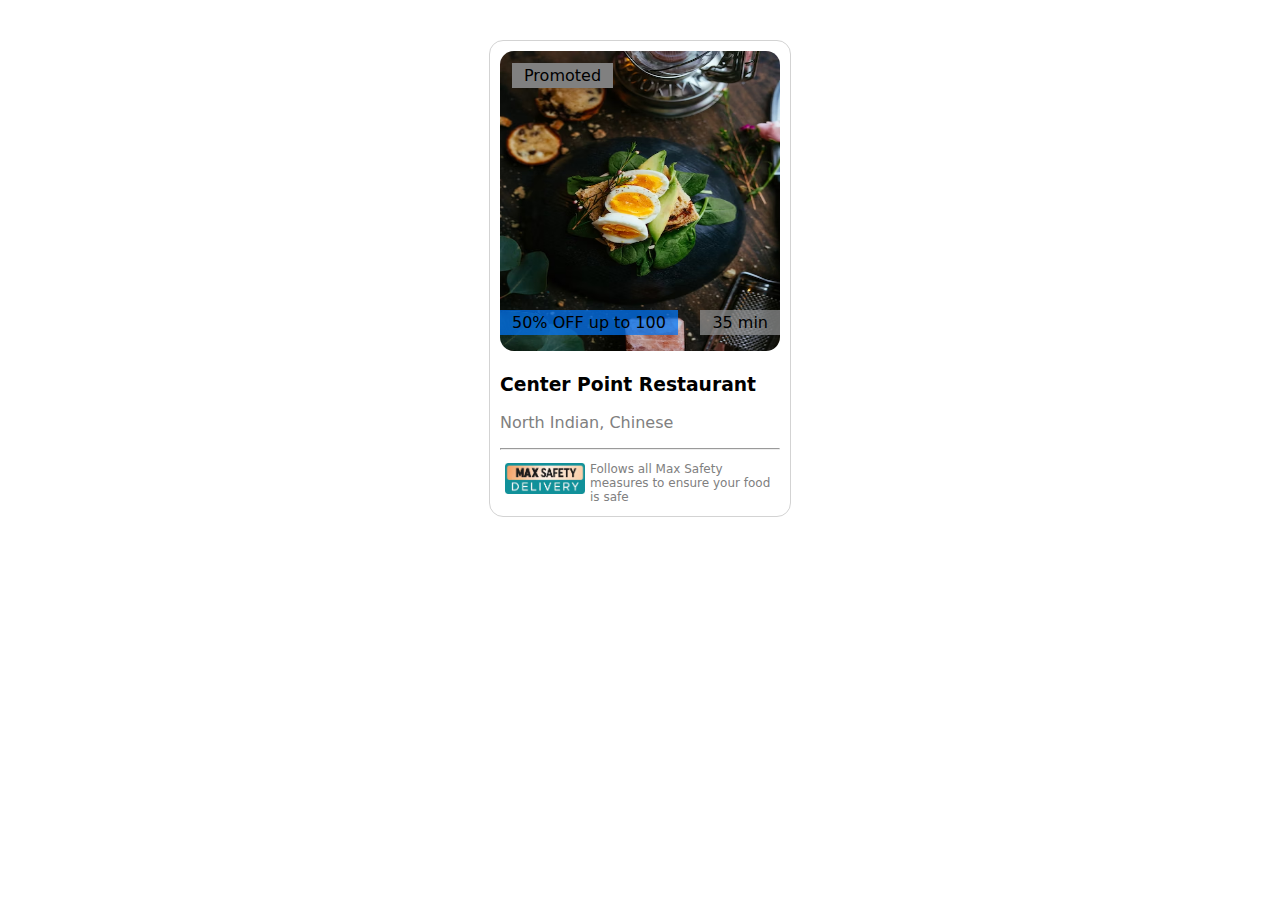
==== Assignment 2/index.html @ 3e15e193 "Assignment 2" ====
<!DOCTYPE html>
<html lang="en">
	<head>
		<meta charset="UTF-8" />
		<meta name="viewport" content="width=device-width, initial-scale=1.0" />
		<link rel="stylesheet" href="./style.css" />
		<title>Assigment</title>
	</head>
	<body>
		<div class="card">
			<div class="card-img">
				<img src="./images/photo-1482049016688-2d3e1b311543.avif" class="img" />
				<p class="t-tag">Promoted</p>
				<p class="b-tag">50% OFF up to 100</p>
				<p class="rb-tag">35 min</p>
			</div>
			<div class="card-body">
				<h3 class="title">Center Point Restaurant</h3>
				<p>North Indian, Chinese</p>
				<hr />
				<img src="./images/download.jpg" class="body-img" alt="" />
				<p class="body-text">
					Follows all Max Safety measures to ensure your food is safe
				</p>
			</div>
		</div>
	</body>
</html>
---- Assignment 2/style.css ----
.card {
	margin: 40px auto;
	width: 300px;
	border: 1px solid lightgray;
	border-radius: 14px;
	font-family: system-ui, -apple-system, BlinkMacSystemFont, "Segoe UI", Roboto,
		Oxygen, Ubuntu, Cantarell, "Open Sans", "Helvetica Neue", sans-serif;
}
.card-img {
	position: relative;
	padding: 10px;
	padding-bottom: 0px;
}
.img {
	width: 100%;
	height: 300px;
	border-radius: 14px;
}
.t-tag {
	background-color: gray;
	position: absolute;
	margin: 12px;
	padding: 3px 12px;
	top: 10px;
}
.b-tag {
	background-color: rgba(2, 116, 245, 0.728);
	position: absolute;
	margin: 0px 0px 20px 0px;
	padding: 3px 12px;
	bottom: 0;
}
.rb-tag {
	background-color: rgba(144, 145, 147, 0.728);
	position: absolute;
	margin: 0px 10px 20px 0px;
	padding: 3px 12px;
	bottom: 0;
	right: 0;
}
.card-body {
	padding: 0px 10px;
	color: gray;
}
.title {
	color: black;
}
.body-img {
	vertical-align: text-top;
	width: 80px;
	padding: 5px;
	float: left;
}
.body-text {
	font-size: 12px;
}
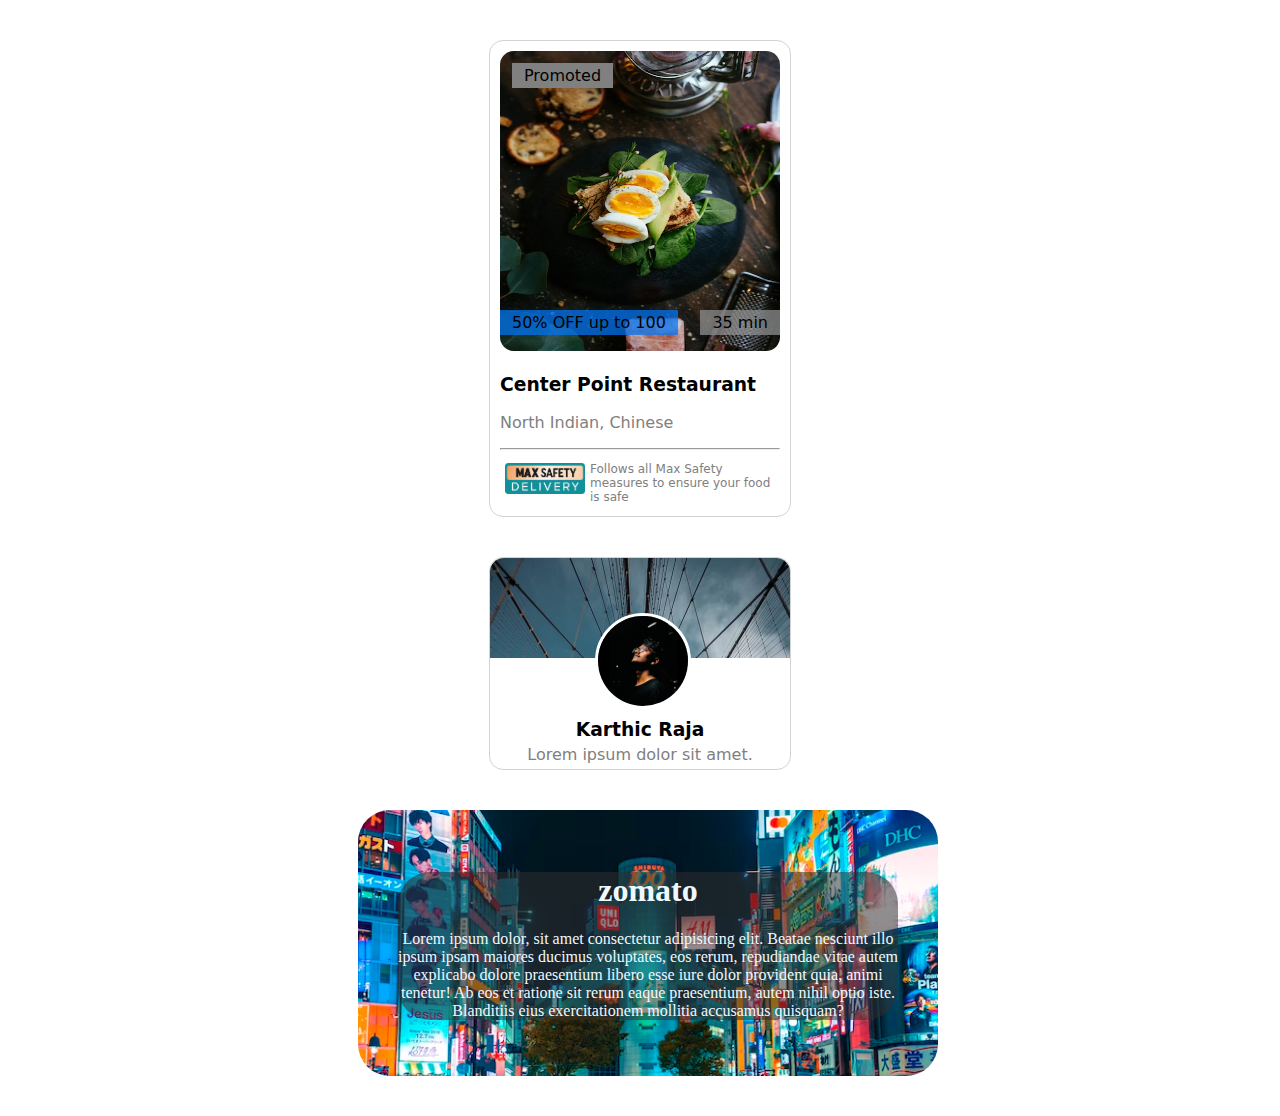
==== commit 39fe8659: "Assignment 2 completed" ====
--- a/Assignment 2/index.html
+++ b/Assignment 2/index.html
@@ -7,21 +7,55 @@
 		<title>Assigment</title>
 	</head>
 	<body>
-		<div class="card">
-			<div class="card-img">
-				<img src="./images/photo-1482049016688-2d3e1b311543.avif" class="img" />
-				<p class="t-tag">Promoted</p>
-				<p class="b-tag">50% OFF up to 100</p>
-				<p class="rb-tag">35 min</p>
+		<div class="body">
+			<div class="card">
+				<div class="card-img">
+					<img
+						src="./images/photo-1482049016688-2d3e1b311543.avif"
+						class="img"
+					/>
+					<p class="t-tag">Promoted</p>
+					<p class="b-tag">50% OFF up to 100</p>
+					<p class="rb-tag">35 min</p>
+				</div>
+				<div class="card-body">
+					<h3 class="title">Center Point Restaurant</h3>
+					<p>North Indian, Chinese</p>
+					<hr />
+					<img src="./images/download.jpg" class="body-img" alt="" />
+					<p class="body-text">
+						Follows all Max Safety measures to ensure your food is safe
+					</p>
+				</div>
 			</div>
-			<div class="card-body">
-				<h3 class="title">Center Point Restaurant</h3>
-				<p>North Indian, Chinese</p>
-				<hr />
-				<img src="./images/download.jpg" class="body-img" alt="" />
-				<p class="body-text">
-					Follows all Max Safety measures to ensure your food is safe
-				</p>
+			<!-- design 2 -->
+			<div class="card1">
+				<div class="b-img">
+					<img
+						src="./images/photo-1610879264747-c94eec8f5276.avif"
+						class="img1"
+					/>
+					<img src="./images/Picsart_22-09-20_18-55-20-702.jpg" class="r-img" />
+					<br /><br /><br /><br />
+				</div>
+				<h3 class="h">Karthic Raja</h3>
+				<p class="p">Lorem ipsum dolor sit amet.</p>
+			</div>
+			<!-- design 3 -->
+			<div class="card2">
+				<div class="container">
+					<div class="inner">
+						<h1>zomato</h1>
+						<p>
+							Lorem ipsum dolor, sit amet consectetur adipisicing elit. Beatae
+							nesciunt illo ipsum ipsam maiores ducimus voluptates, eos rerum,
+							repudiandae vitae autem explicabo dolore praesentium libero esse
+							iure dolor provident quia, animi tenetur! Ab eos et ratione sit
+							rerum eaque praesentium, autem nihil optio iste. Blanditiis eius
+							exercitationem mollitia accusamus quisquam?
+						</p>
+					</div>
+				</div>
 			</div>
 		</div>
 	</body>
--- a/Assignment 2/style.css
+++ b/Assignment 2/style.css
@@ -54,3 +54,71 @@
 .body-text {
 	font-size: 12px;
 }
+/* design 2 */
+
+.card1 {
+	margin: 40px auto;
+	width: 300px;
+	border: 1px solid lightgray;
+	border-radius: 14px;
+	font-family: system-ui, -apple-system, BlinkMacSystemFont, "Segoe UI", Roboto,
+		Oxygen, Ubuntu, Cantarell, "Open Sans", "Helvetica Neue", sans-serif;
+	text-align: center;
+}
+
+.b-img {
+	/* background-image: url(./images/photo-1610879264747-c94eec8f5276.avif); */
+	position: relative;
+}
+
+.img1 {
+	border-radius: 14px 14px 0px 0px;
+	height: 100px;
+	object-fit: cover;
+	/* width: 50px; */
+	width: 100%;
+	object-position: top;
+}
+
+.r-img {
+	/* width: 100%; */
+	position: absolute;
+	/* margin: 50px 0px 0px 100px; */
+	width: 30%;
+	left: 35%;
+	bottom: 10px;
+	border-radius: 50%;
+	border: 3px solid white;
+}
+
+h3.h {
+	/* padding-bottom: 0px; */
+	margin: 0;
+}
+p.p {
+	color: grey;
+	margin: 5px;
+}
+
+/* design 3 */
+
+.card2 {
+	margin: 40px 350px;
+	width: 300px;
+}
+
+.container {
+	border-radius: 32px;
+	width: 500px;
+	background-size: cover;
+	background-image: url(./images/jap.avif);
+	padding: 40px;
+}
+
+.inner {
+	/* margin: 60px 60px; */
+	border-radius: 32px;
+	background-color: rgba(46, 47, 47, 0.532);
+	color: aliceblue;
+	text-align: center;
+}
